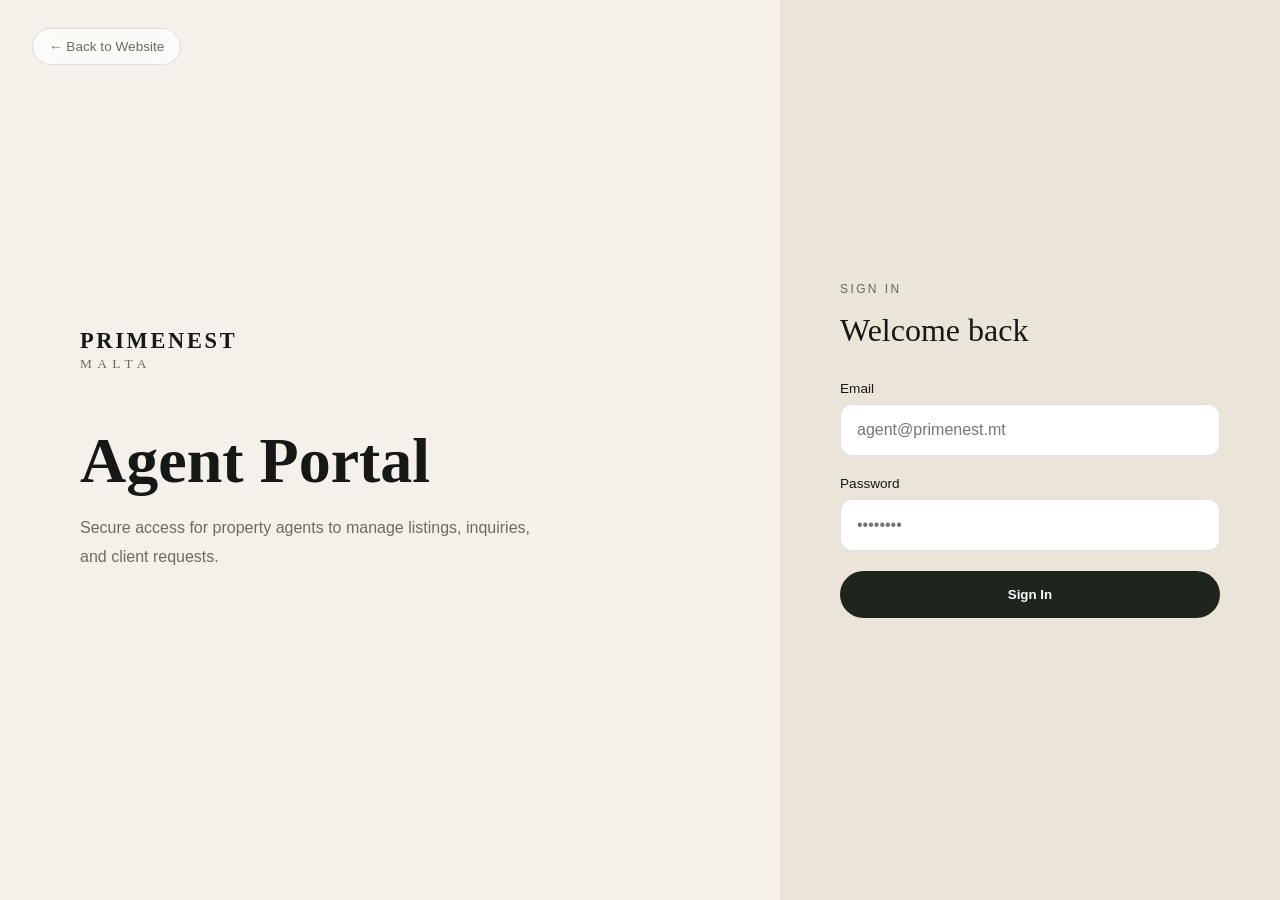
==== login.html @ 36a4beae "Add files via upload" ====
<!DOCTYPE html>
<html lang="en">
<head>
  <meta charset="UTF-8">
  <meta name="viewport" content="width=device-width, initial-scale=1.0">

  <title>Agent Portal | PrimeNest Malta</title>

  <link rel="stylesheet" href="login.css">

</head>
<body>

    <a href="index.html" class="back-home">
        ← Back to Website
    </a>

<div class="login-layout">

  <div class="login-left">
    <div class="login-brand">
      <span>PRIMENEST</span>
      <small>MALTA</small>
    </div>

    <h1>Agent Portal</h1>

    <p>
      Secure access for property agents to manage listings,
      inquiries, and client requests.
    </p>
  </div>

  <div class="login-right">

    <form class="login-card" id="loginForm">

      <p class="login-label">SIGN IN</p>

      <h2>Welcome back</h2>

      <div class="form-group">
        <label>Email</label>
        <input
          type="email"
          id="email"
          placeholder="agent@primenest.mt"
          required
        >
      </div>

      <div class="form-group">
        <label>Password</label>
        <input
          type="password"
          id="password"
          placeholder="••••••••"
          required
        >
      </div>

      <p id="loginError" class="login-error"></p>

      <button type="submit">
        Sign In
      </button>

    </form>

  </div>

</div>

<script src="login.js"></script>

</body>
</html>
---- login.css ----
:root {
  --bg: #f5f1ea;
  --paper: #fffaf2;
  --ink: #171717;
  --muted: #6f6a60;
  --line: rgba(23,23,23,.12);
  --accent: #8a6f3d;
  --olive: #5f6f52;
  --dark: #1f241d;
}

*{
  margin:0;
  padding:0;
  box-sizing:border-box;
}

body{
  background:var(--bg);
  color:var(--ink);
  min-height:100vh;
  font-family:Georgia, serif;
}

.login-layout{
  min-height:100vh;

  display:grid;
  grid-template-columns:1fr 500px;
}

.login-left{
  padding:80px;

  display:flex;
  flex-direction:column;
  justify-content:center;
}

.login-brand{
  margin-bottom:60px;
}

.login-brand span{
  display:block;
  font-size:1.4rem;
  font-weight:700;
  letter-spacing:.12em;
}

.login-brand small{
  letter-spacing:.4em;
  color:var(--muted);
}

.login-left h1{
  font-size:clamp(3rem,5vw,5rem);
  line-height:.9;
  margin-bottom:24px;
}

.login-left p{
  max-width:460px;
  font-family:Arial,sans-serif;
  color:var(--muted);
  line-height:1.8;
}

.login-right{
  display:flex;
  align-items:center;
  justify-content:center;

  background:#ebe4d8;
}

.login-card{
  width:100%;
  max-width:380px;
}

.login-label{
  font-family:Arial,sans-serif;
  font-size:.75rem;
  letter-spacing:.2em;
  color:var(--olive);
  margin-bottom:16px;
}

.login-card h2{
  margin-bottom:32px;
  font-size:2rem;
  font-weight:400;
}

.form-group{
  margin-bottom:20px;
}

.form-group label{
  display:block;
  margin-bottom:8px;

  font-family:Arial,sans-serif;
  font-size:.85rem;
}

.form-group input{
  width:100%;

  padding:16px;

  border:1px solid var(--line);
  border-radius:12px;

  background:white;

  font-size:1rem;
}

.form-group input:focus{
  outline:none;
  border-color:var(--accent);
}

button{
  width:100%;

  padding:16px;

  border:none;
  border-radius:999px;

  background:var(--dark);
  color:white;

  font-weight:700;
  cursor:pointer;

  transition:.25s ease;
}

button:hover{
  background:#30392c;
}

.back-home {
  position: fixed;
  top: 28px;
  left: 32px;

  display: inline-flex;
  align-items: center;
  gap: 8px;
  text-decoration: none;

  padding: 10px 16px;

  border: 1px solid var(--line);
  border-radius: 999px;

  background: rgba(255,255,255,.65);
  backdrop-filter: blur(10px);

  color: var(--muted);
  font-family: Arial, sans-serif;
  font-size: .85rem;

  transition: .25s ease;
}

.back-home:hover {
  background: white;
  color: var(--ink);
  transform: translateY(-2px);
}

.login-error {
  margin-bottom: 18px;

  color: #b43f3f;

  font-size: .9rem;

  font-family: Arial, sans-serif;
}

@media(max-width:900px){

  .login-layout{
    grid-template-columns:1fr;
  }

  .login-left{
    padding:60px 7%;
  }

  .login-right{
    padding:60px 7%;
  }
}
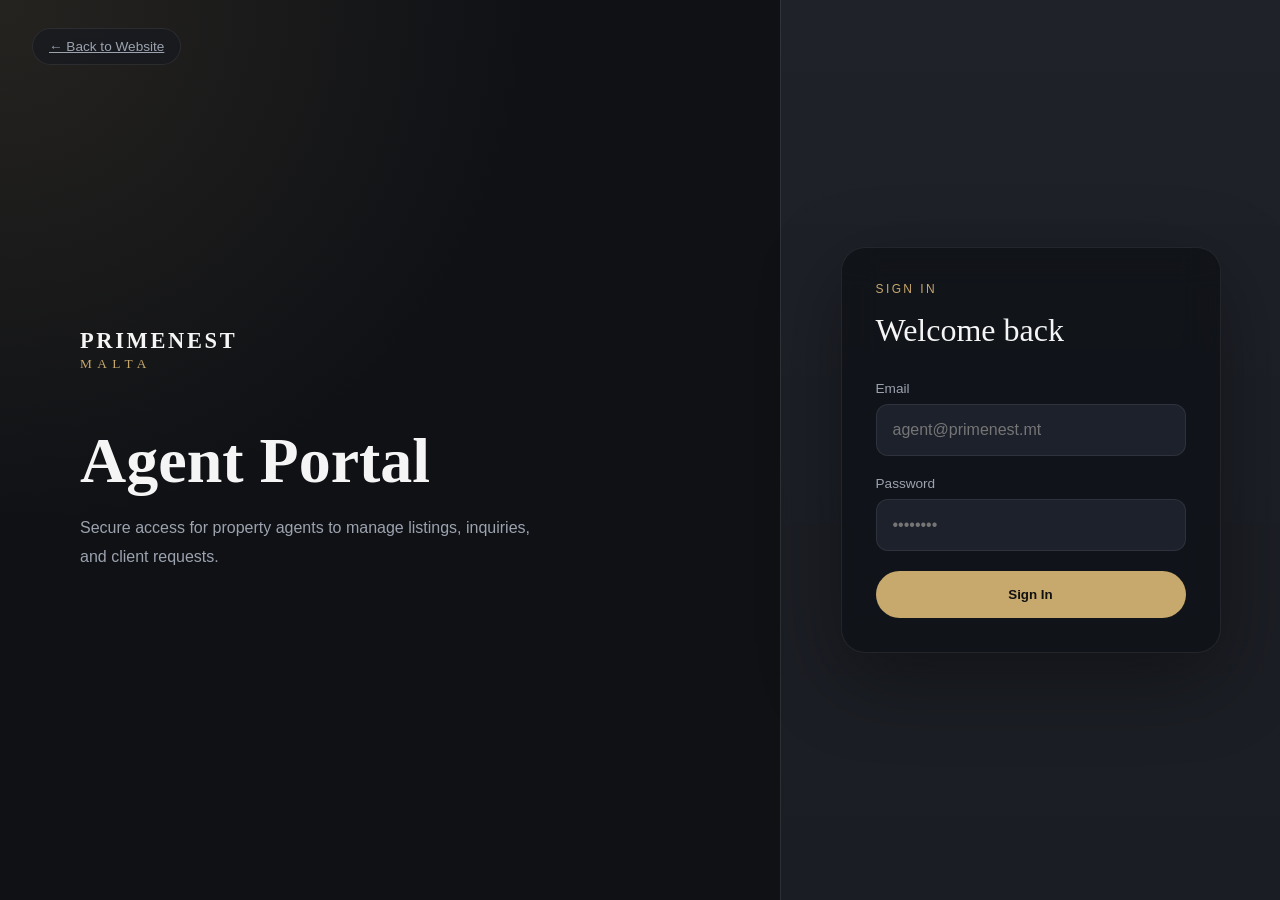
==== commit 452037d7: "Add files via upload" ====
--- a/login.html
+++ b/login.html
@@ -7,6 +7,10 @@
   <title>Agent Portal | PrimeNest Malta</title>
 
   <link rel="stylesheet" href="login.css">
+
+  <link rel="icon" type="image/png" sizes="32x32" href="images/favicon.png" />
+  <link rel="icon" type="image/png" sizes="16x16" href="images/favicon.png" />
+  <link rel="apple-touch-icon" sizes="180x180" href="images/favicon.png" />
 
 </head>
 <body>
--- a/login.css
+++ b/login.css
@@ -1,201 +1,200 @@
 :root {
-  --bg: #f5f1ea;
-  --paper: #fffaf2;
-  --ink: #171717;
-  --muted: #6f6a60;
-  --line: rgba(23,23,23,.12);
-  --accent: #8a6f3d;
-  --olive: #5f6f52;
-  --dark: #1f241d;
-}
-
-*{
-  margin:0;
-  padding:0;
-  box-sizing:border-box;
-}
-
-body{
-  background:var(--bg);
-  color:var(--ink);
-  min-height:100vh;
-  font-family:Georgia, serif;
-}
-
-.login-layout{
-  min-height:100vh;
-
-  display:grid;
-  grid-template-columns:1fr 500px;
-}
-
-.login-left{
-  padding:80px;
-
-  display:flex;
-  flex-direction:column;
-  justify-content:center;
-}
-
-.login-brand{
-  margin-bottom:60px;
-}
-
-.login-brand span{
-  display:block;
-  font-size:1.4rem;
-  font-weight:700;
-  letter-spacing:.12em;
-}
-
-.login-brand small{
-  letter-spacing:.4em;
-  color:var(--muted);
-}
-
-.login-left h1{
-  font-size:clamp(3rem,5vw,5rem);
-  line-height:.9;
-  margin-bottom:24px;
-}
-
-.login-left p{
-  max-width:460px;
-  font-family:Arial,sans-serif;
-  color:var(--muted);
-  line-height:1.8;
-}
-
-.login-right{
-  display:flex;
-  align-items:center;
-  justify-content:center;
-
-  background:#ebe4d8;
-}
-
-.login-card{
-  width:100%;
-  max-width:380px;
-}
-
-.login-label{
-  font-family:Arial,sans-serif;
-  font-size:.75rem;
-  letter-spacing:.2em;
-  color:var(--olive);
-  margin-bottom:16px;
-}
-
-.login-card h2{
-  margin-bottom:32px;
-  font-size:2rem;
-  font-weight:400;
-}
-
-.form-group{
-  margin-bottom:20px;
-}
-
-.form-group label{
-  display:block;
-  margin-bottom:8px;
-
-  font-family:Arial,sans-serif;
-  font-size:.85rem;
-}
-
-.form-group input{
-  width:100%;
-
-  padding:16px;
-
-  border:1px solid var(--line);
-  border-radius:12px;
-
-  background:white;
-
-  font-size:1rem;
-}
-
-.form-group input:focus{
-  outline:none;
-  border-color:var(--accent);
-}
-
-button{
-  width:100%;
-
-  padding:16px;
-
-  border:none;
-  border-radius:999px;
-
-  background:var(--dark);
-  color:white;
-
-  font-weight:700;
-  cursor:pointer;
-
-  transition:.25s ease;
-}
-
-button:hover{
-  background:#30392c;
+  --bg: #0f1115;
+  --paper: #171a21;
+  --paper-soft: #1d212b;
+  --ink: #f5f5f5;
+  --muted: #9ca3af;
+  --line: rgba(255,255,255,.08);
+  --accent: #c7a86d;
+  --gold: #d4af37;
+  --dark: #0b0d12;
+}
+
+* {
+  margin: 0;
+  padding: 0;
+  box-sizing: border-box;
+}
+
+body {
+  background:
+    radial-gradient(circle at top left, rgba(199,168,109,.12), transparent 34%),
+    radial-gradient(circle at bottom right, rgba(255,255,255,.04), transparent 32%),
+    var(--bg);
+  color: var(--ink);
+  min-height: 100vh;
+  font-family: Georgia, serif;
+}
+
+.login-layout {
+  min-height: 100vh;
+  display: grid;
+  grid-template-columns: 1fr 500px;
+}
+
+.login-left {
+  padding: 80px;
+  display: flex;
+  flex-direction: column;
+  justify-content: center;
+}
+
+.login-brand {
+  margin-bottom: 60px;
+}
+
+.login-brand span {
+  display: block;
+  font-size: 1.4rem;
+  font-weight: 700;
+  letter-spacing: .12em;
+}
+
+.login-brand small {
+  letter-spacing: .4em;
+  color: var(--accent);
+}
+
+.login-left h1 {
+  font-size: clamp(3rem, 5vw, 5rem);
+  line-height: .9;
+  margin-bottom: 24px;
+}
+
+.login-left p {
+  max-width: 460px;
+  font-family: Arial, sans-serif;
+  color: var(--muted);
+  line-height: 1.8;
+}
+
+.login-right {
+  display: flex;
+  align-items: center;
+  justify-content: center;
+  background:
+    linear-gradient(180deg, rgba(255,255,255,.035), rgba(255,255,255,.01)),
+    var(--paper);
+  border-left: 1px solid var(--line);
+}
+
+.login-card {
+  width: 100%;
+  max-width: 380px;
+  padding: 34px;
+  border-radius: 24px;
+  background: rgba(11,13,18,.62);
+  border: 1px solid var(--line);
+  box-shadow: 0 25px 80px rgba(0,0,0,.35);
+  backdrop-filter: blur(18px);
+}
+
+.login-label {
+  font-family: Arial, sans-serif;
+  font-size: .75rem;
+  letter-spacing: .2em;
+  color: var(--accent);
+  margin-bottom: 16px;
+}
+
+.login-card h2 {
+  margin-bottom: 32px;
+  font-size: 2rem;
+  font-weight: 400;
+}
+
+.form-group {
+  margin-bottom: 20px;
+}
+
+.form-group label {
+  display: block;
+  margin-bottom: 8px;
+  font-family: Arial, sans-serif;
+  font-size: .85rem;
+  color: var(--muted);
+}
+
+.form-group input {
+  width: 100%;
+  padding: 16px;
+  border: 1px solid var(--line);
+  border-radius: 12px;
+  background: var(--paper-soft);
+  color: var(--ink);
+  font-size: 1rem;
+}
+
+.form-group input:focus {
+  outline: none;
+  border-color: var(--accent);
+  box-shadow: 0 0 0 3px rgba(199,168,109,.14);
+}
+
+button {
+  width: 100%;
+  padding: 16px;
+  border: none;
+  border-radius: 999px;
+  background: var(--accent);
+  color: #111;
+  font-weight: 700;
+  cursor: pointer;
+  transition: .25s ease;
+}
+
+button:hover {
+  background: var(--gold);
+  transform: translateY(-2px);
 }
 
 .back-home {
   position: fixed;
   top: 28px;
   left: 32px;
-
   display: inline-flex;
   align-items: center;
   gap: 8px;
-  text-decoration: none;
-
   padding: 10px 16px;
-
   border: 1px solid var(--line);
   border-radius: 999px;
-
-  background: rgba(255,255,255,.65);
+  background: rgba(23,26,33,.72);
   backdrop-filter: blur(10px);
-
   color: var(--muted);
   font-family: Arial, sans-serif;
   font-size: .85rem;
-
   transition: .25s ease;
 }
 
 .back-home:hover {
-  background: white;
-  color: var(--ink);
+  background: var(--paper-soft);
+  color: var(--accent);
   transform: translateY(-2px);
 }
 
 .login-error {
   margin-bottom: 18px;
-
-  color: #b43f3f;
-
+  color: #e07a5f;
   font-size: .9rem;
-
-  font-family: Arial, sans-serif;
-}
-
-@media(max-width:900px){
-
-  .login-layout{
-    grid-template-columns:1fr;
-  }
-
-  .login-left{
-    padding:60px 7%;
-  }
-
-  .login-right{
-    padding:60px 7%;
+  font-family: Arial, sans-serif;
+}
+
+@media (max-width: 900px) {
+  .login-layout {
+    grid-template-columns: 1fr;
+  }
+
+  .login-left {
+    padding: 90px 7% 50px;
+  }
+
+  .login-right {
+    padding: 50px 7%;
+    border-left: 0;
+    border-top: 1px solid var(--line);
+  }
+
+  .login-card {
+    max-width: 100%;
   }
 }
